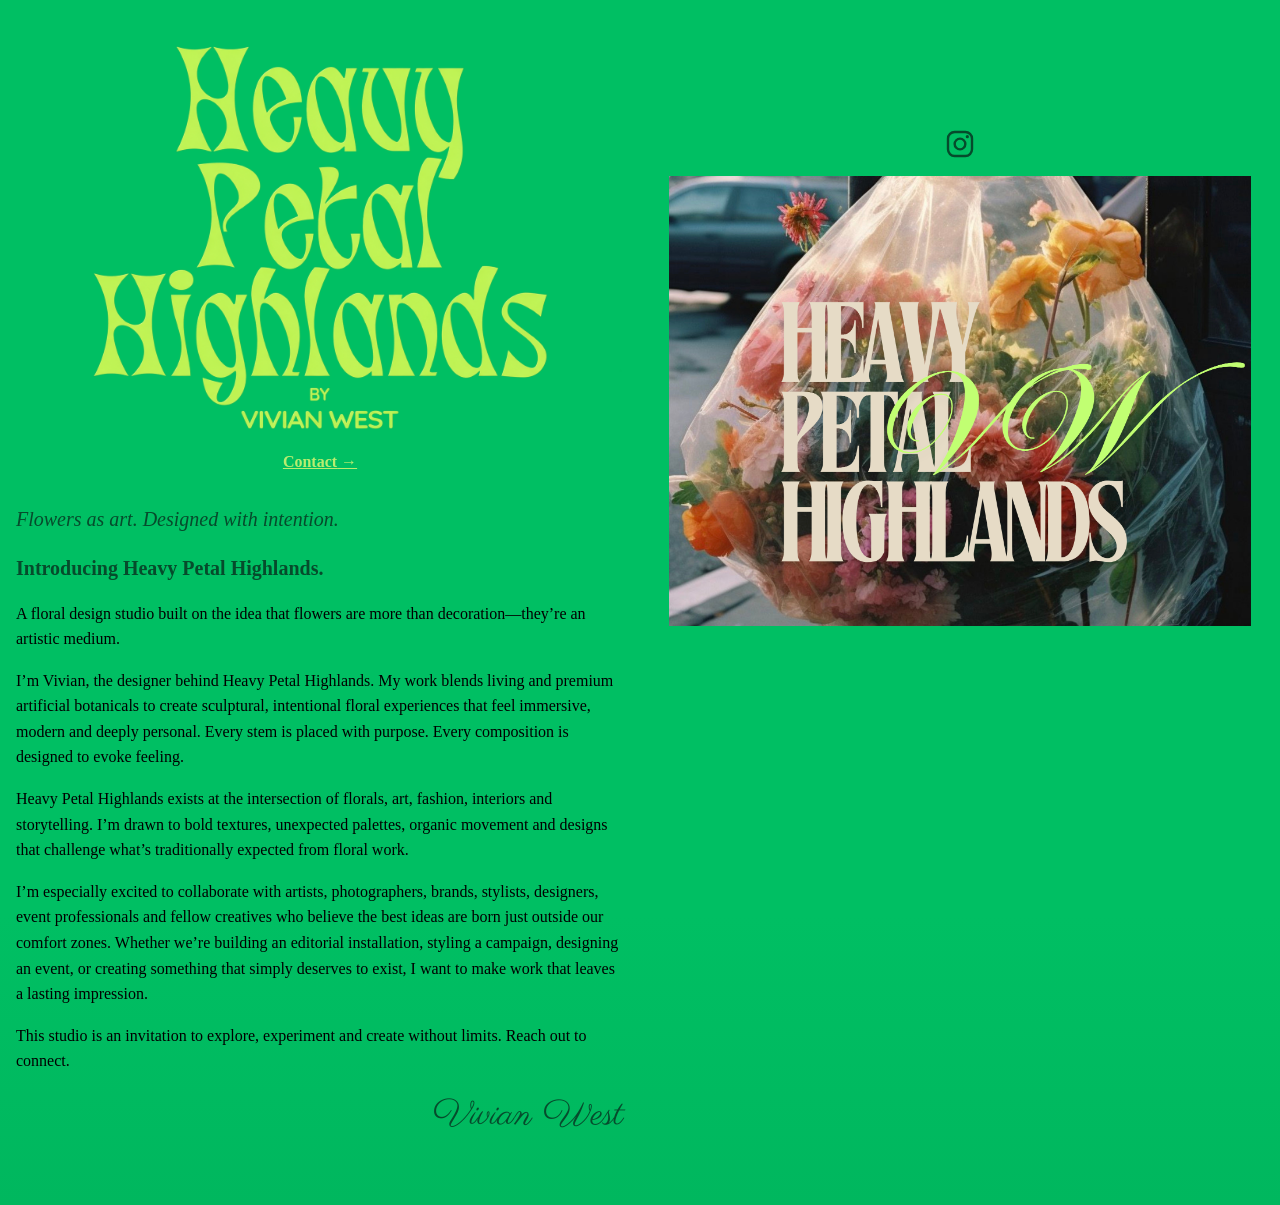
==== index.html @ 9e21e8ca "Initial commit;" ====
<!doctype html>
<html lang="en">
<head>
  <meta charset="utf-8">
  <meta name="viewport" content="width=device-width, initial-scale=1">
  <title>Home</title>
  <link rel="stylesheet" href="styles/main.css">
  <link rel="preconnect" href="https://fonts.googleapis.com">
  <link rel="preconnect" href="https://fonts.gstatic.com" crossorigin>
  <link href="https://fonts.googleapis.com/css2?family=Parisienne&display=swap" rel="stylesheet">
</head>
<body>
  <main class="page">
    <div class="columns">
      <section class="image-column" aria-label="Featured image">
        <img class="hero-image" src="assets/heavy-petal-transparent.png" alt="Featured image">
        <a class="contact-link" href="contact.html">Contact</a>
        <div class="studio-intro">
          <i class="studio-motto">Flowers as art. Designed with intention.</i>
          <h1 class="studio-motto">Introducing Heavy Petal Highlands.</h1>
          <p>A floral design studio built on the idea that flowers are more than decoration—they’re an artistic medium.</p>
          <p>I’m Vivian, the designer behind Heavy Petal Highlands. My work blends living and premium artificial botanicals to create sculptural, intentional floral experiences that feel immersive, modern and deeply personal. Every stem is placed with purpose. Every composition is designed to evoke feeling.</p>
          <p>Heavy Petal Highlands exists at the intersection of florals, art, fashion, interiors and storytelling. I’m drawn to bold textures, unexpected palettes, organic movement and designs that challenge what’s traditionally expected from floral work.</p>
          <p>I’m especially excited to collaborate with artists, photographers, brands, stylists, designers, event professionals and fellow creatives who believe the best ideas are born just outside our comfort zones. Whether we’re building an editorial installation, styling a campaign, designing an event, or creating something that simply deserves to exist, I want to make work that leaves a lasting impression.</p>
          <p>This studio is an invitation to explore, experiment and create without limits. Reach out to connect.</p>
          <p class="signature">Vivian West</p>
        </div>
      </section>
      <section class="carousel-column" aria-label="Image carousel">
        <a class="instagram-link" href="https://www.instagram.com/heavypetalhighlands/" target="_blank" rel="noopener noreferrer" aria-label="Visit Heavy Petal Highlands on Instagram">
          <svg viewBox="0 0 24 24" aria-hidden="true" focusable="false">
            <rect x="3" y="3" width="18" height="18" rx="5" fill="none" stroke="currentColor" stroke-width="1.8"></rect>
            <circle cx="12" cy="12" r="4" fill="none" stroke="currentColor" stroke-width="1.8"></circle>
            <circle cx="17.5" cy="6.5" r="1.2" fill="currentColor"></circle>
          </svg>
        </a>
        <div class="carousel" data-carousel>
          <div class="carousel-viewport" role="region" aria-roledescription="carousel" aria-label="Featured portfolio images">
            <div class="carousel-track">
              <img class="carousel-slide" src="assets/carousel/VW-1.PNG" alt="Floral portfolio image 1">
              <img class="carousel-slide" src="assets/carousel/IMG_1889.png" alt="Floral portfolio image 2" loading="lazy">
              <img class="carousel-slide" src="assets/carousel/IMG_1892.png" alt="Floral portfolio image 3" loading="lazy">
              <img class="carousel-slide" src="assets/carousel/IMG_1903.png" alt="Floral portfolio image 4" loading="lazy">
              <img class="carousel-slide" src="assets/carousel/IMG_1928.png" alt="Floral portfolio image 5" loading="lazy">
              <img class="carousel-slide" src="assets/carousel/IMG_2251.png" alt="Floral portfolio image 6" loading="lazy">
              <img class="carousel-slide" src="assets/carousel/IMG_9201.png" alt="Floral portfolio image 7" loading="lazy">
            </div>
          </div>
        </div>
      </section>
    </div>
  </main>
  <script src="scripts/carousel.js" defer></script>
</body>
</html>
---- styles/main.css ----
* {
  box-sizing: border-box;
}

html {
  min-height: 100%;
  background: #00bf63;
}

body {
  min-height: 100vh;
  margin: 0;
  background: linear-gradient(to bottom, #00bf63 0%, #00bf63 76%, #00b75e 100%);
}

.page {
  min-height: 100vh;
  padding: 2rem 1rem;
}

.columns {
  display: grid;
  grid-template-columns: minmax(0, 1fr);
  gap: 1.5rem;
  max-width: 90rem;
  margin: 0 auto;
}

.image-column,
.carousel-column {
  min-width: 0;
}

.carousel-column {
  padding-top: 0;
}

.instagram-link {
  display: flex;
  width: fit-content;
  margin: 0 auto 1rem;
  color: #064b2c;
}

.instagram-link svg {
  display: block;
  width: 2rem;
  height: 2rem;
}

.instagram-link:hover {
  color: #087b48;
}

.instagram-link:focus-visible {
  outline: 2px solid #064b2c;
  outline-offset: 4px;
}

.carousel {
  width: min(100%, 40rem);
  margin: 0 auto;
}

.carousel-viewport {
  overflow: hidden;
  height: 450px;
}

.carousel-track {
  display: flex;
  height: 100%;
  transition: transform 350ms ease;
}

.carousel-slide {
  flex: 0 0 100%;
  width: 100%;
  height: 100%;
  object-fit: contain;
}

.hero-image {
  display: block;
  width: auto;
  height: auto;
  max-width: 100%;
  max-height: 450px;
  margin: 0 auto;
}

.contact-link {
  display: block;
  width: fit-content;
  margin: 1rem auto 0;
  color: #BAED6F;
  font-weight: 600;
}

.contact-link::after {
  content: " \2192";
}

.studio-intro {
  line-height: 1.6;
  padding-top: 2rem;
}

.studio-intro .signature {
  margin-top: 1.25rem;
  color: #064b2c;
  font-family: "Parisienne", "Segoe Script", cursive;
  font-size: 2.25rem;
  line-height: 1.2;
  text-align: right;
}

.studio-motto {
  color: #064b2c;
  font-size: 1.25rem;
}

.contact-page {
  position: relative;
  padding-top: 2rem;
  padding-bottom: 2rem;
}

.back-link {
  position: absolute;
  top: 2rem;
  left: 1rem;
  display: grid;
  width: 2.5rem;
  aspect-ratio: 1;
  place-items: center;
  color: #064b2c;
}

.back-link svg {
  display: block;
  width: 1.75rem;
  height: 1.75rem;
}

.back-link:hover {
  color: #087b48;
}

.back-link:focus-visible {
  outline: 2px solid #064b2c;
  outline-offset: 2px;
}

.contact-form {
  width: min(100%, 34rem);
  margin: 0 auto;
  margin-top: 1.5rem;
  padding: 2rem;
  color: #17221d;
  background: #fff;
  border-radius: 6px;
}

.contact-form h1 {
  margin: 0 0 1.5rem;
}

.form-field {
  display: grid;
  gap: 0.4rem;
  margin-bottom: 1rem;
}

.form-field input,
.form-field textarea {
  width: 100%;
  padding: 0.7rem 0.75rem;
  border: 1px solid #a7b5ad;
  border-radius: 4px;
  font: inherit;
}

.form-field textarea {
  resize: vertical;
}

.contact-form button {
  padding: 0.7rem 1rem;
  border: 0;
  border-radius: 4px;
  color: #fff;
  background: #087b48;
  font: inherit;
  font-weight: 600;
  cursor: pointer;
}

@media (min-width: 768px) {
  .columns {
    grid-template-columns: repeat(2, minmax(0, 1fr));
    gap: 2rem;
  }

  .carousel-column {
    padding-top: 6rem;
  }
}

@media (prefers-reduced-motion: reduce) {
  .carousel-track {
    transition: none;
  }
}
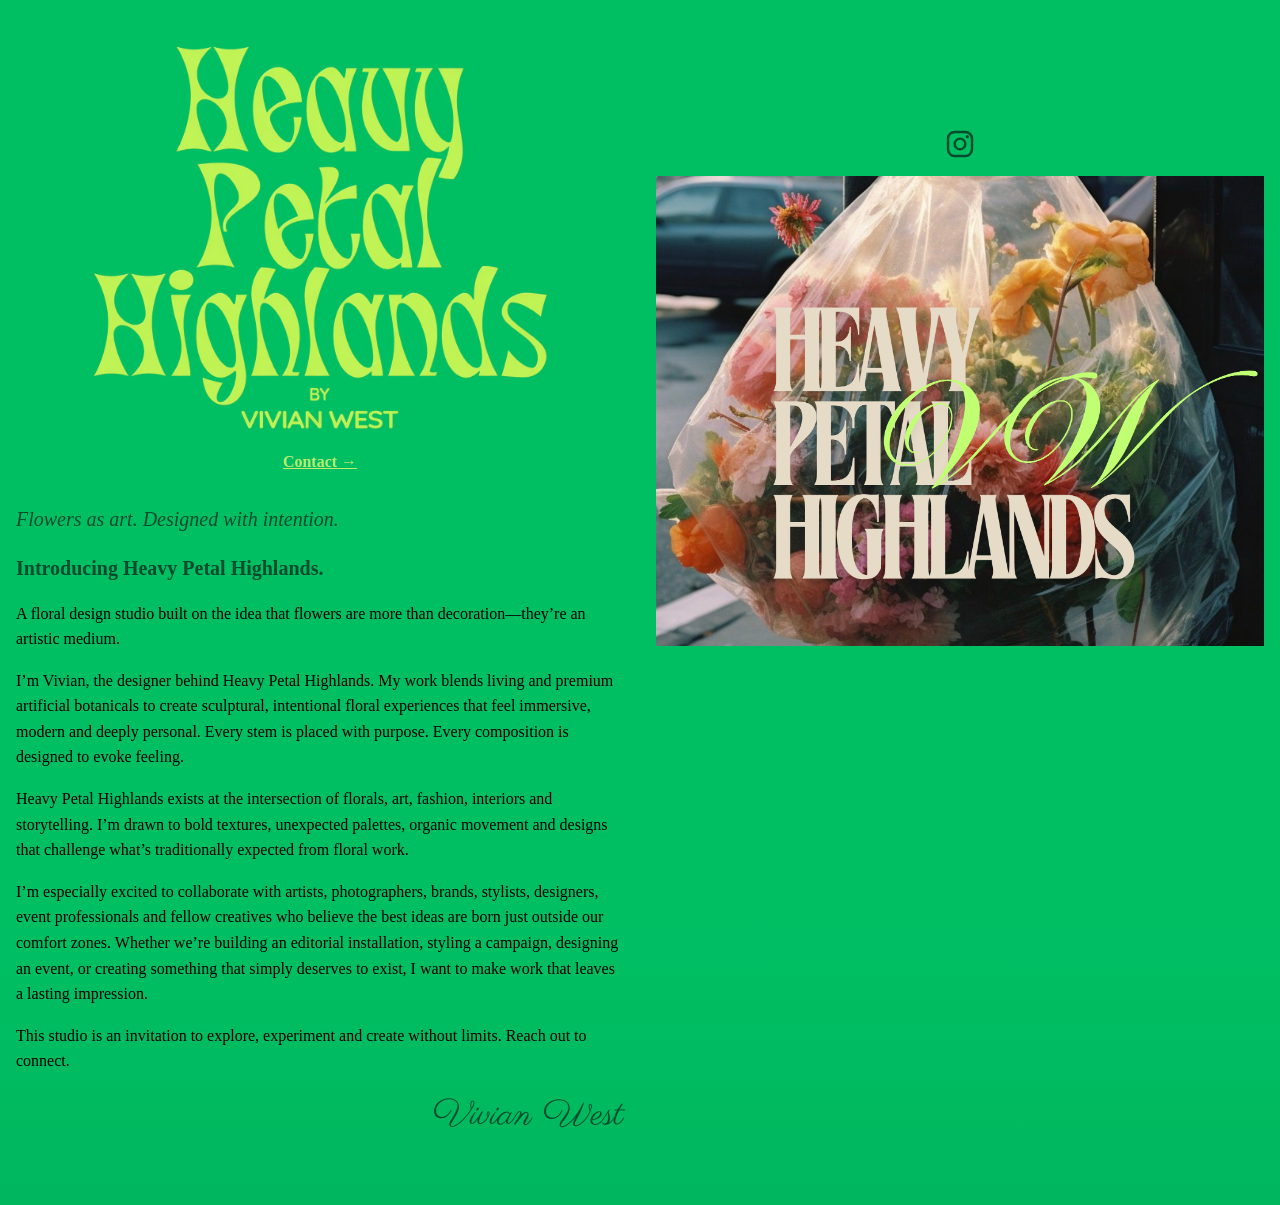
==== commit 0cda18b6: "hooking up email form;" ====
--- a/index.html
+++ b/index.html
@@ -35,7 +35,7 @@
           </svg>
         </a>
         <div class="carousel" data-carousel>
-          <div class="carousel-viewport" role="region" aria-roledescription="carousel" aria-label="Featured portfolio images">
+          <!-- <div class="carousel-viewport" role="region" aria-roledescription="carousel" aria-label="Featured portfolio images">
             <div class="carousel-track">
               <img class="carousel-slide" src="assets/carousel/VW-1.PNG" alt="Floral portfolio image 1">
               <img class="carousel-slide" src="assets/carousel/IMG_1889.png" alt="Floral portfolio image 2" loading="lazy">
@@ -45,7 +45,8 @@
               <img class="carousel-slide" src="assets/carousel/IMG_2251.png" alt="Floral portfolio image 6" loading="lazy">
               <img class="carousel-slide" src="assets/carousel/IMG_9201.png" alt="Floral portfolio image 7" loading="lazy">
             </div>
-          </div>
+          </div> -->
+          <img class="carousel-slide" src="assets/carousel/VW-1.PNG" alt="Floral portfolio image 1">
         </div>
       </section>
     </div>
--- a/styles/main.css
+++ b/styles/main.css
@@ -196,6 +196,27 @@
   cursor: pointer;
 }
 
+.contact-form button:disabled {
+  opacity: 0.6;
+  cursor: wait;
+}
+
+.honeypot {
+  display: none;
+}
+
+.form-status {
+  margin: 1rem 0 0;
+}
+
+.form-status[data-state="success"] {
+  color: #087b48;
+}
+
+.form-status[data-state="error"] {
+  color: #b00020;
+}
+
 @media (min-width: 768px) {
   .columns {
     grid-template-columns: repeat(2, minmax(0, 1fr));
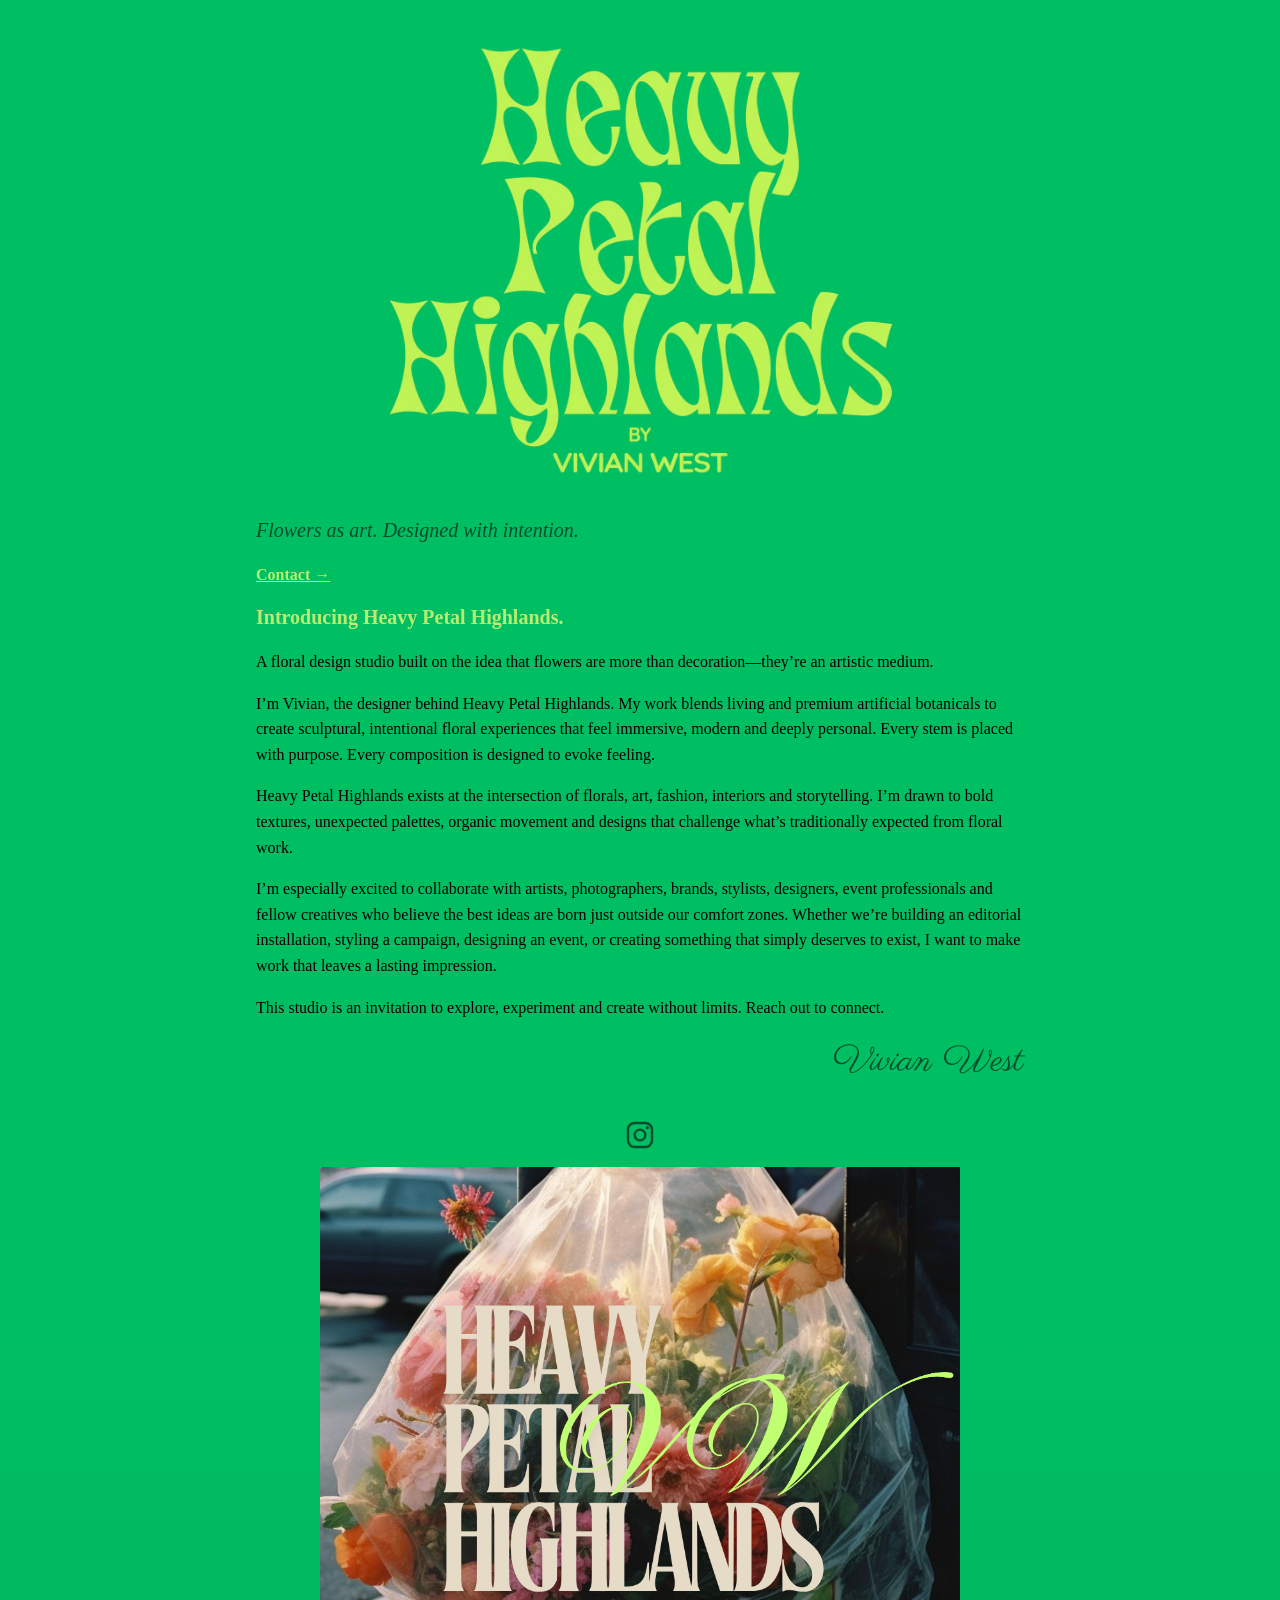
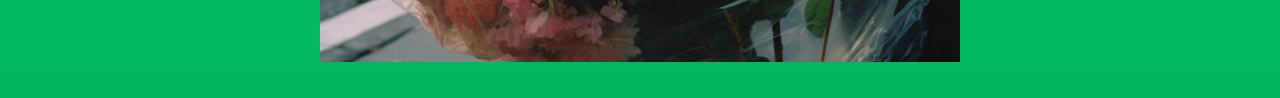
==== commit 942b61ac: "removed columns; style updates:" ====
--- a/index.html
+++ b/index.html
@@ -11,13 +11,12 @@
 </head>
 <body>
   <main class="page">
-    <div class="columns">
-      <section class="image-column" aria-label="Featured image">
+    <div class="content">
         <img class="hero-image" src="assets/heavy-petal-transparent.png" alt="Featured image">
-        <a class="contact-link" href="contact.html">Contact</a>
         <div class="studio-intro">
           <i class="studio-motto">Flowers as art. Designed with intention.</i>
-          <h1 class="studio-motto">Introducing Heavy Petal Highlands.</h1>
+          <a class="contact-link" href="contact.html">Contact</a>
+          <h1 class="studio-motto-yellow">Introducing Heavy Petal Highlands.</h1>
           <p>A floral design studio built on the idea that flowers are more than decoration—they’re an artistic medium.</p>
           <p>I’m Vivian, the designer behind Heavy Petal Highlands. My work blends living and premium artificial botanicals to create sculptural, intentional floral experiences that feel immersive, modern and deeply personal. Every stem is placed with purpose. Every composition is designed to evoke feeling.</p>
           <p>Heavy Petal Highlands exists at the intersection of florals, art, fashion, interiors and storytelling. I’m drawn to bold textures, unexpected palettes, organic movement and designs that challenge what’s traditionally expected from floral work.</p>
@@ -25,8 +24,6 @@
           <p>This studio is an invitation to explore, experiment and create without limits. Reach out to connect.</p>
           <p class="signature">Vivian West</p>
         </div>
-      </section>
-      <section class="carousel-column" aria-label="Image carousel">
         <a class="instagram-link" href="https://www.instagram.com/heavypetalhighlands/" target="_blank" rel="noopener noreferrer" aria-label="Visit Heavy Petal Highlands on Instagram">
           <svg viewBox="0 0 24 24" aria-hidden="true" focusable="false">
             <rect x="3" y="3" width="18" height="18" rx="5" fill="none" stroke="currentColor" stroke-width="1.8"></rect>
@@ -48,7 +45,6 @@
           </div> -->
           <img class="carousel-slide" src="assets/carousel/VW-1.PNG" alt="Floral portfolio image 1">
         </div>
-      </section>
     </div>
   </main>
   <script src="scripts/carousel.js" defer></script>
--- a/styles/main.css
+++ b/styles/main.css
@@ -18,27 +18,15 @@
   padding: 2rem 1rem;
 }
 
-.columns {
-  display: grid;
-  grid-template-columns: minmax(0, 1fr);
-  gap: 1.5rem;
-  max-width: 90rem;
-  margin: 0 auto;
-}
-
-.image-column,
-.carousel-column {
-  min-width: 0;
-}
-
-.carousel-column {
-  padding-top: 0;
+.content {
+  max-width: 48rem;
+  margin: 0 auto;
 }
 
 .instagram-link {
   display: flex;
   width: fit-content;
-  margin: 0 auto 1rem;
+  margin: 2rem auto 1rem;
   color: #064b2c;
 }
 
@@ -91,7 +79,7 @@
 
 .contact-link {
   display: block;
-  width: fit-content;
+  /* width: fit-content; */
   margin: 1rem auto 0;
   color: #BAED6F;
   font-weight: 600;
@@ -117,6 +105,11 @@
 
 .studio-motto {
   color: #064b2c;
+  font-size: 1.25rem;
+}
+
+.studio-motto-yellow {  
+  color: #BAED6F;
   font-size: 1.25rem;
 }
 
@@ -217,17 +210,6 @@
   color: #b00020;
 }
 
-@media (min-width: 768px) {
-  .columns {
-    grid-template-columns: repeat(2, minmax(0, 1fr));
-    gap: 2rem;
-  }
-
-  .carousel-column {
-    padding-top: 6rem;
-  }
-}
-
 @media (prefers-reduced-motion: reduce) {
   .carousel-track {
     transition: none;
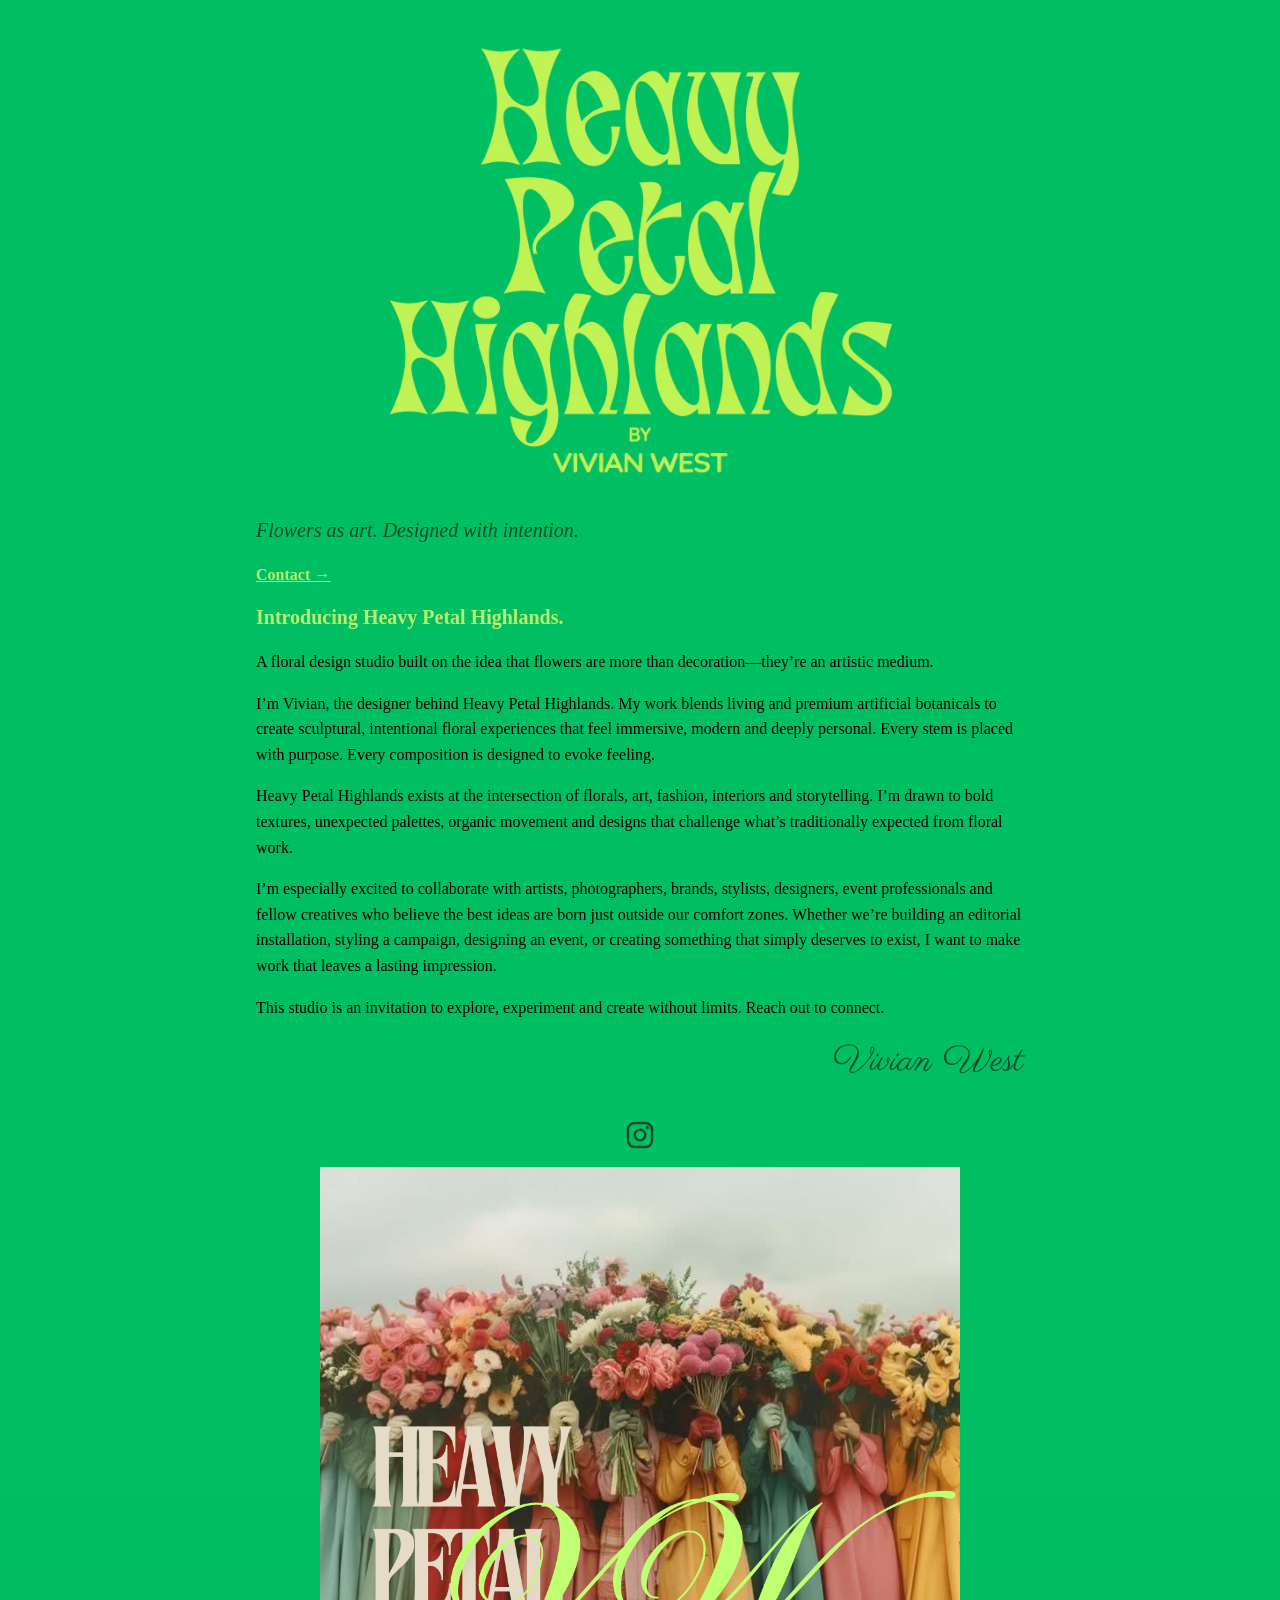
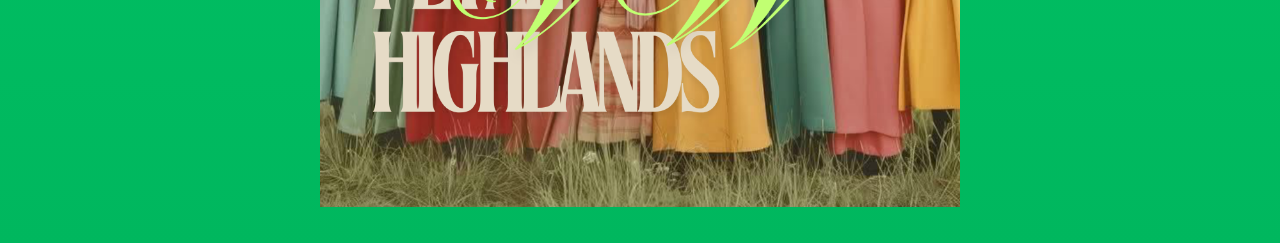
==== commit 1ebb6c8f: "thank you image;" ====
--- a/index.html
+++ b/index.html
@@ -43,7 +43,7 @@
               <img class="carousel-slide" src="assets/carousel/IMG_9201.png" alt="Floral portfolio image 7" loading="lazy">
             </div>
           </div> -->
-          <img class="carousel-slide" src="assets/carousel/VW-1.PNG" alt="Floral portfolio image 1">
+          <img class="carousel-slide" src="assets/carousel/thank-you.PNG" alt="Floral portfolio image 1">
         </div>
     </div>
   </main>
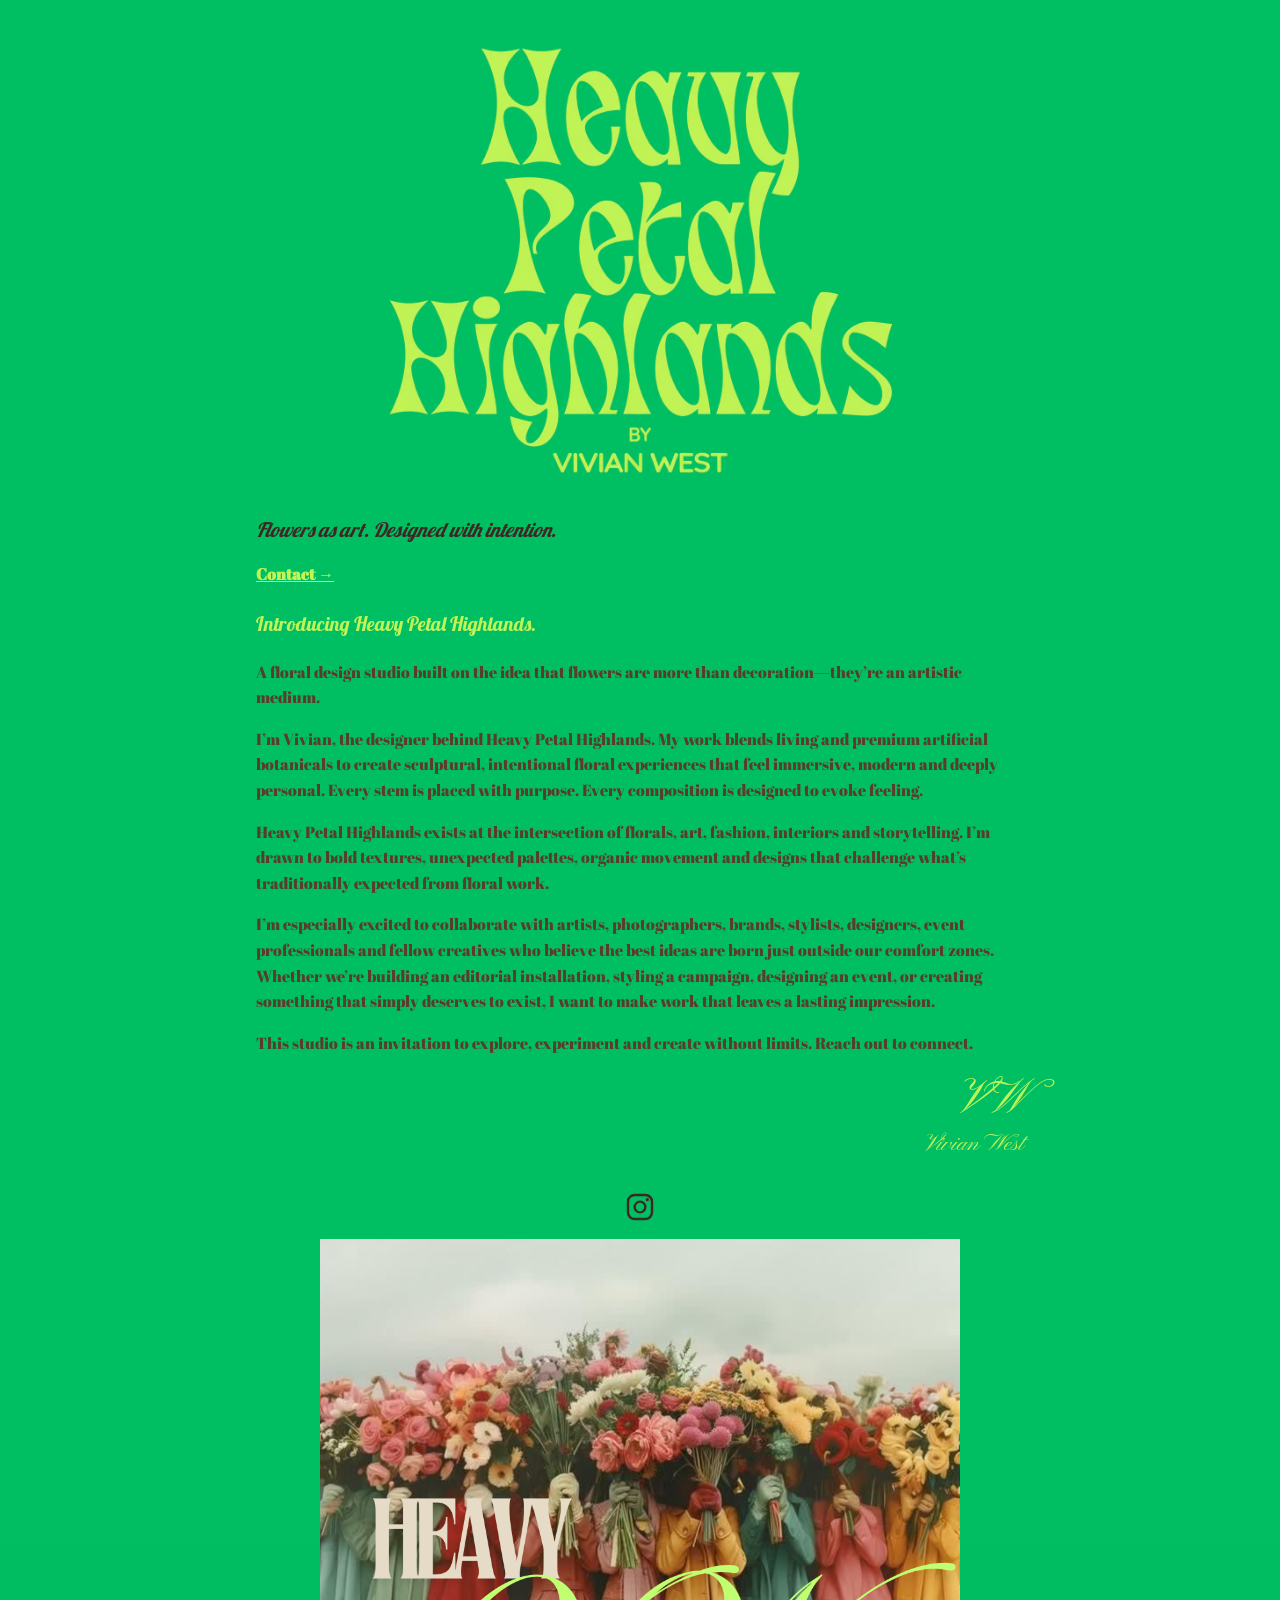
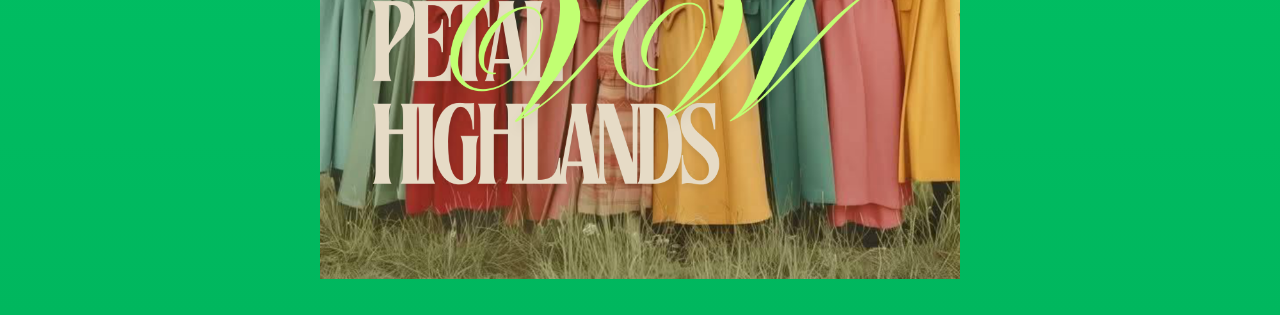
==== commit 16406f37: "fonts and styles" ====
--- a/index.html
+++ b/index.html
@@ -13,16 +13,17 @@
   <main class="page">
     <div class="content">
         <img class="hero-image" src="assets/heavy-petal-transparent.png" alt="Featured image">
-        <div class="studio-intro">
-          <i class="studio-motto">Flowers as art. Designed with intention.</i>
+        <div class="studio-intro march-rough">
+          <i class="studio-motto machinery-script">Flowers as art. Designed with intention.</i>
           <a class="contact-link" href="contact.html">Contact</a>
-          <h1 class="studio-motto-yellow">Introducing Heavy Petal Highlands.</h1>
+          <p class="studio-motto-yellow machinery-script">Introducing Heavy Petal Highlands.</p>
           <p>A floral design studio built on the idea that flowers are more than decoration—they’re an artistic medium.</p>
           <p>I’m Vivian, the designer behind Heavy Petal Highlands. My work blends living and premium artificial botanicals to create sculptural, intentional floral experiences that feel immersive, modern and deeply personal. Every stem is placed with purpose. Every composition is designed to evoke feeling.</p>
           <p>Heavy Petal Highlands exists at the intersection of florals, art, fashion, interiors and storytelling. I’m drawn to bold textures, unexpected palettes, organic movement and designs that challenge what’s traditionally expected from floral work.</p>
           <p>I’m especially excited to collaborate with artists, photographers, brands, stylists, designers, event professionals and fellow creatives who believe the best ideas are born just outside our comfort zones. Whether we’re building an editorial installation, styling a campaign, designing an event, or creating something that simply deserves to exist, I want to make work that leaves a lasting impression.</p>
           <p>This studio is an invitation to explore, experiment and create without limits. Reach out to connect.</p>
-          <p class="signature">Vivian West</p>
+          <p class="initials blosta-script">VW</p>
+          <p class="signature blosta-script">Vivian West</p>
         </div>
         <a class="instagram-link" href="https://www.instagram.com/heavypetalhighlands/" target="_blank" rel="noopener noreferrer" aria-label="Visit Heavy Petal Highlands on Instagram">
           <svg viewBox="0 0 24 24" aria-hidden="true" focusable="false">
--- a/styles/main.css
+++ b/styles/main.css
@@ -1,3 +1,17 @@
+@import url('https://fonts.googleapis.com/css2?family=Lobster&family=Abril+Fatface&family=Pinyon+Script&display=swap');
+
+.machinery-script {
+  font-family: 'Lobster', cursive;
+}
+
+.march-rough {
+  font-family: 'Abril Fatface', serif;
+}
+
+.blosta-script {
+  font-family: 'Pinyon Script', cursive;
+}
+
 * {
   box-sizing: border-box;
 }
@@ -13,6 +27,10 @@
   background: linear-gradient(to bottom, #00bf63 0%, #00bf63 76%, #00b75e 100%);
 }
 
+p {
+  color: #593D2B;
+}
+
 .page {
   min-height: 100vh;
   padding: 2rem 1rem;
@@ -27,7 +45,7 @@
   display: flex;
   width: fit-content;
   margin: 2rem auto 1rem;
-  color: #064b2c;
+  color: #3E2723;
 }
 
 .instagram-link svg {
@@ -37,11 +55,11 @@
 }
 
 .instagram-link:hover {
-  color: #087b48;
+  color: #593D2B;
 }
 
 .instagram-link:focus-visible {
-  outline: 2px solid #064b2c;
+  outline: 2px solid #593D2B;
   outline-offset: 4px;
 }
 
@@ -81,7 +99,7 @@
   display: block;
   /* width: fit-content; */
   margin: 1rem auto 0;
-  color: #BAED6F;
+  color: #C2F455;
   font-weight: 600;
 }
 
@@ -94,22 +112,30 @@
   padding-top: 2rem;
 }
 
-.studio-intro .signature {
+.studio-intro .initials {
   margin-top: 1.25rem;
-  color: #064b2c;
-  font-family: "Parisienne", "Segoe Script", cursive;
-  font-size: 2.25rem;
+  color: #C2F455;
+  font-size: 3rem;
   line-height: 1.2;
   text-align: right;
+  margin: 0;
+}
+
+.studio-intro .signature {
+  color: #C2F455;
+  font-size: 1.5rem;
+  line-height: 1.2;
+  text-align: right;
+  margin: 0;
 }
 
 .studio-motto {
-  color: #064b2c;
+  color: #3E2723;
   font-size: 1.25rem;
 }
 
 .studio-motto-yellow {  
-  color: #BAED6F;
+  color: #C2F455;
   font-size: 1.25rem;
 }
 
@@ -127,7 +153,7 @@
   width: 2.5rem;
   aspect-ratio: 1;
   place-items: center;
-  color: #064b2c;
+  color: #3E2723;
 }
 
 .back-link svg {
@@ -137,11 +163,11 @@
 }
 
 .back-link:hover {
-  color: #087b48;
+  color: #593D2B;
 }
 
 .back-link:focus-visible {
-  outline: 2px solid #064b2c;
+  outline: 2px solid #593D2B;
   outline-offset: 2px;
 }
 
@@ -150,8 +176,8 @@
   margin: 0 auto;
   margin-top: 1.5rem;
   padding: 2rem;
-  color: #17221d;
-  background: #fff;
+  color: #593D2B;
+  background: #C2F455;
   border-radius: 6px;
 }
 
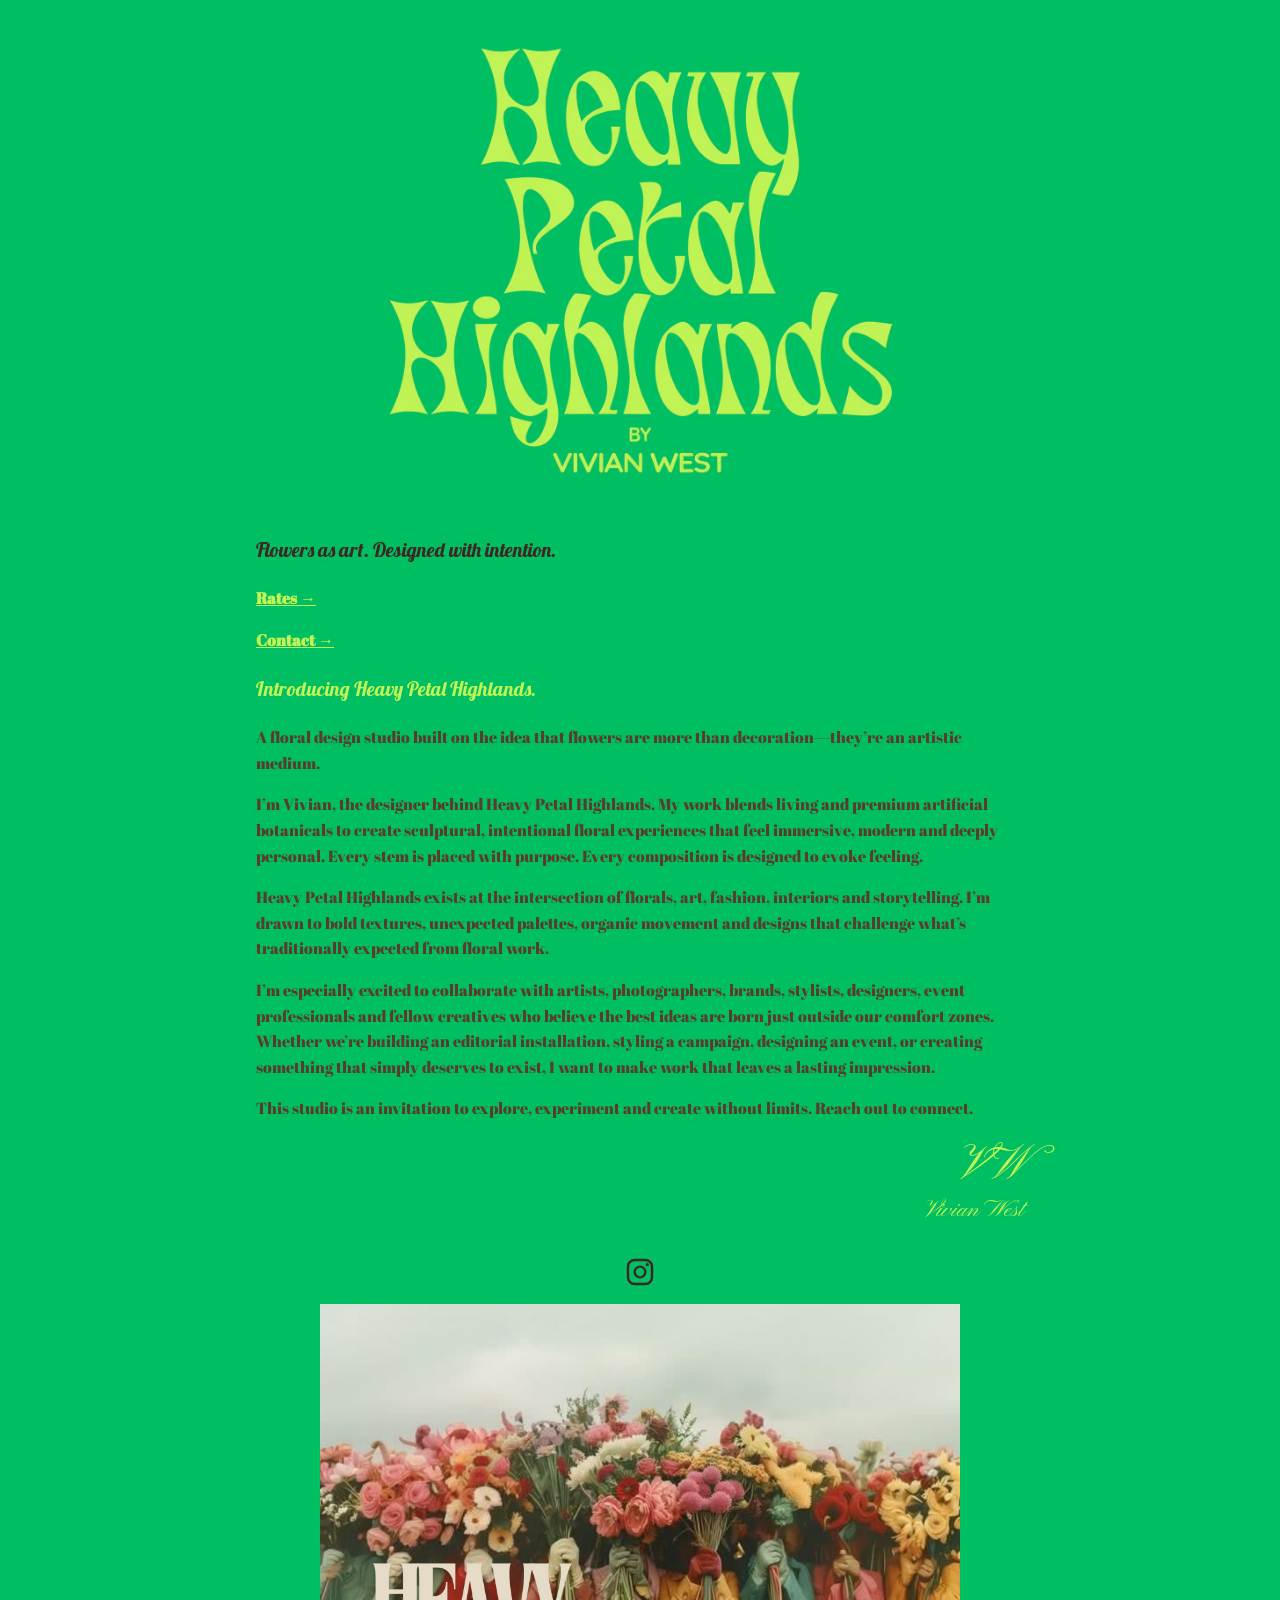
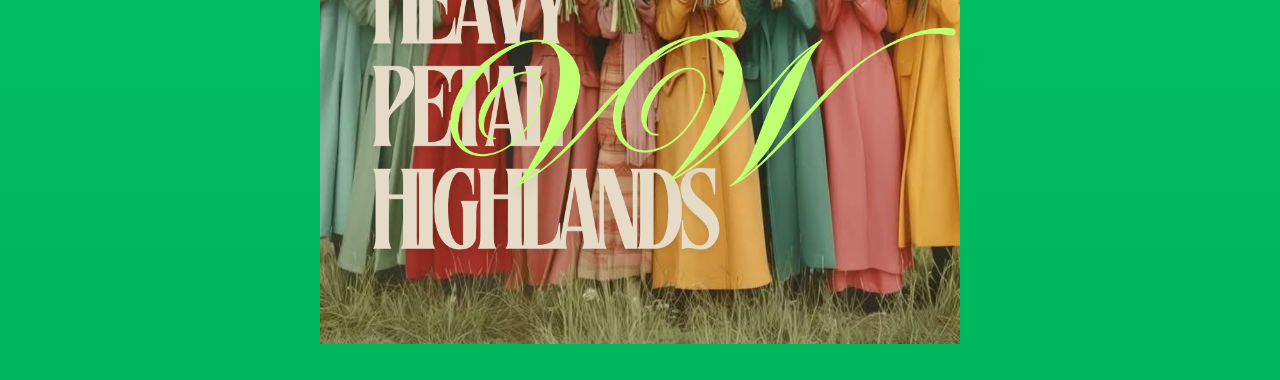
==== commit 7def414d: "rates" ====
--- a/index.html
+++ b/index.html
@@ -14,7 +14,8 @@
     <div class="content">
         <img class="hero-image" src="assets/heavy-petal-transparent.png" alt="Featured image">
         <div class="studio-intro march-rough">
-          <i class="studio-motto machinery-script">Flowers as art. Designed with intention.</i>
+          <p class="studio-motto machinery-script">Flowers as art. Designed with intention.</p>
+          <a class="contact-link" href="rates.html">Rates</a>
           <a class="contact-link" href="contact.html">Contact</a>
           <p class="studio-motto-yellow machinery-script">Introducing Heavy Petal Highlands.</p>
           <p>A floral design studio built on the idea that flowers are more than decoration—they’re an artistic medium.</p>
--- a/styles/main.css
+++ b/styles/main.css
@@ -134,9 +134,31 @@
   font-size: 1.25rem;
 }
 
+.rates-table {
+  color: #3E2723;
+}
+
 .studio-motto-yellow {  
   color: #C2F455;
   font-size: 1.25rem;
+}
+
+.header-yellow {
+  color: #C2F455;
+  font-size: 3rem; 
+  margin: 0; 
+}
+
+.yellow-text {
+  color: #C2F455;
+}
+
+.margin-0 {
+  margin: 0;
+}
+
+.margin-top-0 {
+  margin-top: 0;
 }
 
 .contact-page {
